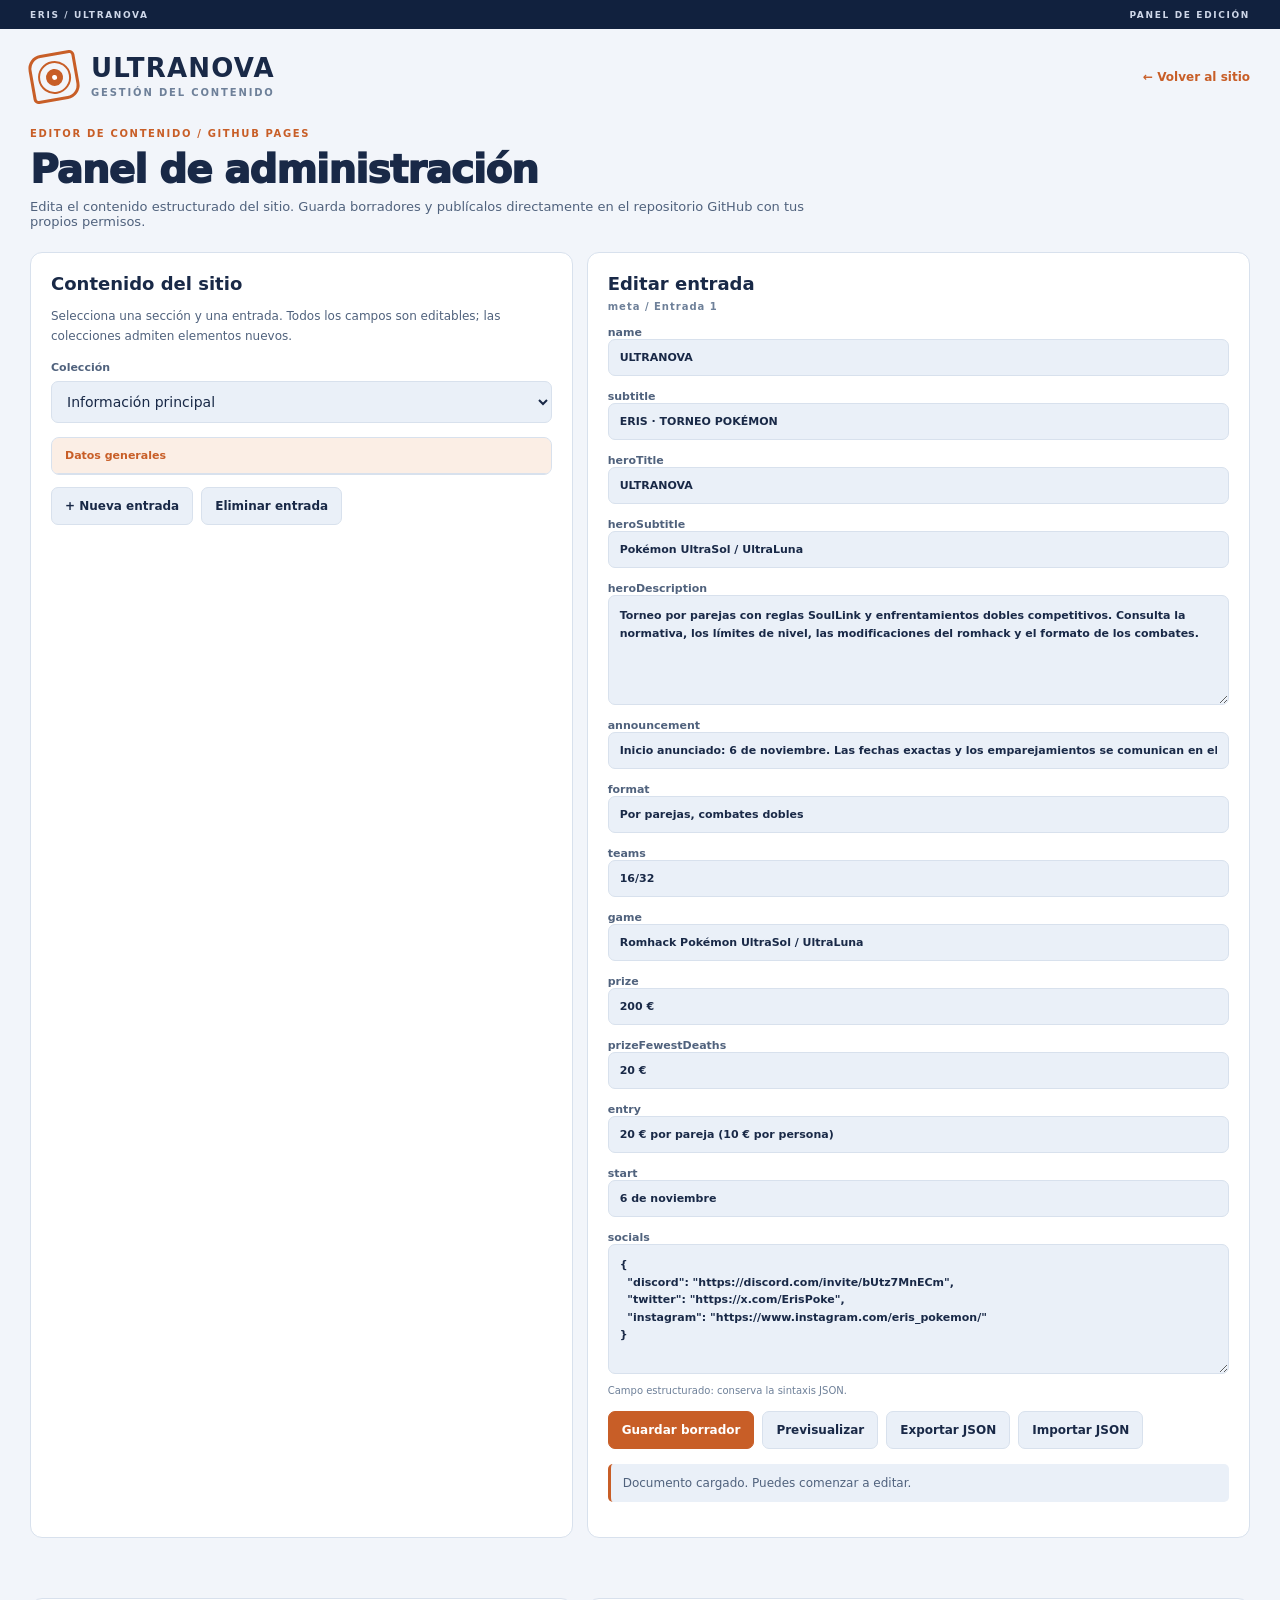
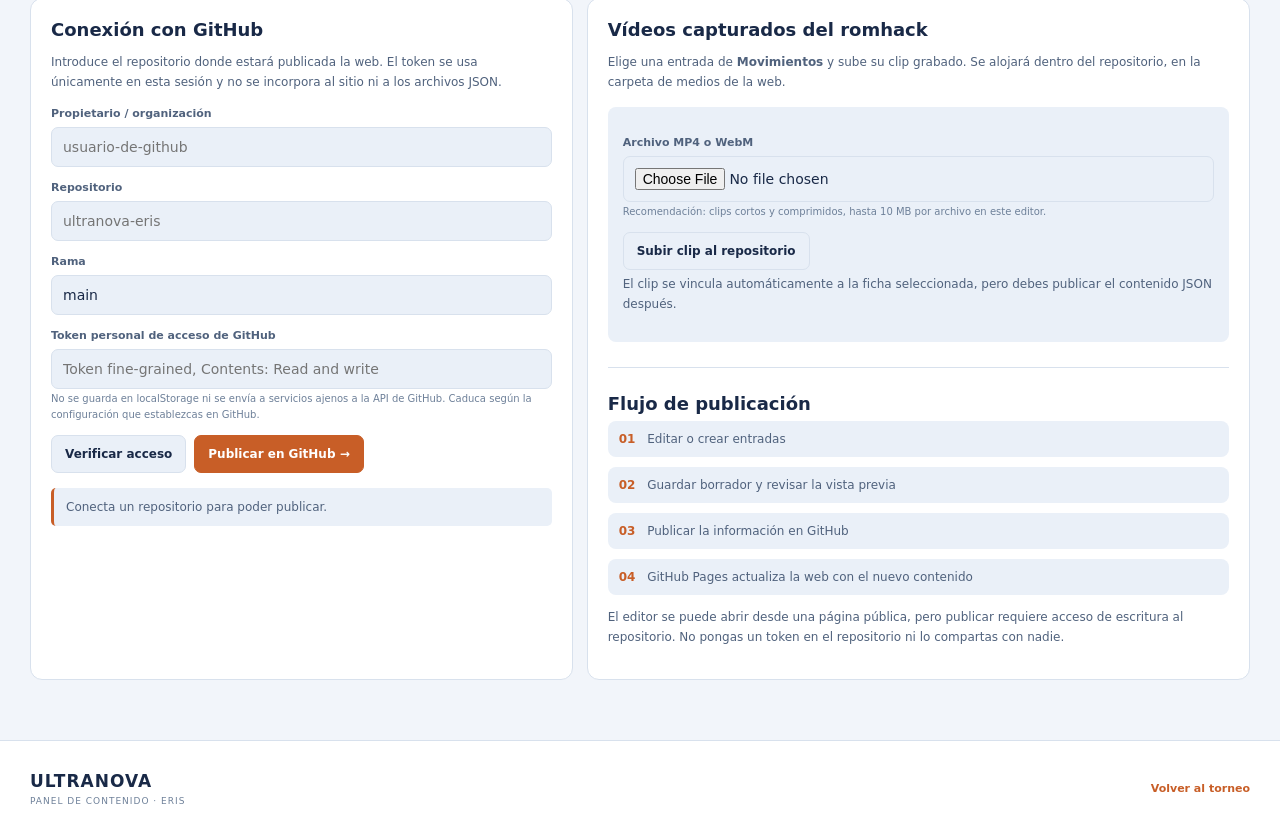
==== admin.html @ dce4976f "Add files via upload" ====
<!doctype html><html lang="es"><head><meta charset="utf-8"><meta name="viewport" content="width=device-width,initial-scale=1"><meta name="robots" content="noindex,nofollow"><title>Editor · Ultranova Eris</title><link rel="icon" type="image/svg+xml" href="assets/favicon.svg"><link rel="stylesheet" href="css/site.css"><script type="module" src="js/admin.js"></script></head>
<body data-theme="ultrasol"><div class="topline"><span>ERIS / ULTRANOVA</span><span>PANEL DE EDICIÓN</span></div><header class="shell admin-header"><div class="brand"><span class="brand-symbol"><i></i></span><span><strong>ULTRANOVA</strong><small>GESTIÓN DEL CONTENIDO</small></span></div><a href="index.html">← Volver al sitio</a></header>
<main class="shell">
 <div class="page-title"><small>EDITOR DE CONTENIDO / GITHUB PAGES</small><h1>Panel de administración</h1><p>Edita el contenido estructurado del sitio. Guarda borradores y publícalos directamente en el repositorio GitHub con tus propios permisos.</p></div>
 <div class="admin-grid">
  <section class="admin-card"><h2>Contenido del sitio</h2><p>Selecciona una sección y una entrada. Todos los campos son editables; las colecciones admiten elementos nuevos.</p>
   <div class="field"><label for="admin-collection">Colección</label><select id="admin-collection"></select></div>
   <div class="admin-list" id="admin-items" aria-label="Entradas de la colección"></div>
   <div class="admin-actions" style="margin-top:12px"><button type="button" id="admin-add" class="secondary">+ Nueva entrada</button><button type="button" id="admin-delete" class="secondary admin-danger">Eliminar entrada</button></div>
  </section>
  <section class="admin-card"><div class="u3-ed-head"><h2>Editar entrada</h2><div class="admin-subtitle" id="admin-current">SIN SELECCIÓN</div></div><div id="admin-fields"></div><div class="admin-actions"><button type="button" id="admin-save">Guardar borrador</button><button type="button" id="admin-preview" class="secondary">Previsualizar</button><button type="button" id="admin-export" class="secondary">Exportar JSON</button><button type="button" id="admin-import" class="secondary">Importar JSON</button><input id="admin-import-file" type="file" accept=".json,application/json" hidden></div><div class="admin-status" id="admin-draft-status" role="status">Cargando contenido...</div></section>
 </div>
 <div class="admin-grid" style="margin-top:0">
  <section class="admin-card"><h2>Conexión con GitHub</h2><p>Introduce el repositorio donde estará publicada la web. El token se usa únicamente en esta sesión y no se incorpora al sitio ni a los archivos JSON.</p>
   <div class="field"><label for="repo-owner">Propietario / organización</label><input id="repo-owner" type="text" autocomplete="off" placeholder="usuario-de-github"></div>
   <div class="field"><label for="repo-name">Repositorio</label><input id="repo-name" type="text" autocomplete="off" placeholder="ultranova-eris"></div>
   <div class="field"><label for="repo-branch">Rama</label><input id="repo-branch" type="text" autocomplete="off" value="main"></div>
   <div class="field"><label for="github-token">Token personal de acceso de GitHub</label><input id="github-token" type="password" autocomplete="off" placeholder="Token fine-grained, Contents: Read and write"><small>No se guarda en localStorage ni se envía a servicios ajenos a la API de GitHub. Caduca según la configuración que establezcas en GitHub.</small></div>
   <div class="admin-actions"><button id="github-verify" class="secondary" type="button">Verificar acceso</button><button id="github-publish" type="button">Publicar en GitHub →</button></div>
   <div class="admin-status" id="github-status" role="status">Conecta un repositorio para poder publicar.</div>
  </section>
  <section class="admin-card"><h2>Vídeos capturados del romhack</h2><p>Elige una entrada de <strong>Movimientos</strong> y sube su clip grabado. Se alojará dentro del repositorio, en la carpeta de medios de la web.</p>
   <div class="admin-video"><div class="field"><label for="video-file">Archivo MP4 o WebM</label><input type="file" id="video-file" accept="video/mp4,video/webm,.mp4,.webm"><small>Recomendación: clips cortos y comprimidos, hasta 10 MB por archivo en este editor.</small></div><div class="admin-actions"><button id="video-upload" type="button" class="secondary">Subir clip al repositorio</button></div><p id="video-status" role="status">El clip se vincula automáticamente a la ficha seleccionada, pero debes publicar el contenido JSON después.</p></div>
   <hr class="admin-divider"><h2>Flujo de publicación</h2><div class="admin-steps"><div><b>01</b> Editar o crear entradas</div><div><b>02</b> Guardar borrador y revisar la vista previa</div><div><b>03</b> Publicar la información en GitHub</div><div><b>04</b> GitHub Pages actualiza la web con el nuevo contenido</div></div><p class="admin-tip">El editor se puede abrir desde una página pública, pero publicar requiere acceso de escritura al repositorio. No pongas un token en el repositorio ni lo compartas con nadie.</p>
  </section>
 </div>
</main><footer class="footer"><div class="shell footer-inner"><div><strong>ULTRANOVA</strong><small>PANEL DE CONTENIDO · ERIS</small></div><a href="index.html" class="footer-admin">Volver al torneo</a></div></footer>
</body></html>
---- css/site.css ----
:root{color-scheme:light;font-family:Inter,'Segoe UI',system-ui,-apple-system,sans-serif;font-size:14px;scroll-behavior:smooth}
*{box-sizing:border-box}body{--bg:#f2f5fa;--paper:#fff;--panel:#fff;--panel-2:#eaf0f8;--ink:#192947;--ink-soft:#50627d;--faint:#6e8099;--line:#d8e1ed;--primary:#c85e27;--primary-quiet:#fbeee5;--hero-start:#263c65;--hero-end:#a94f31;--hero-glow:#f6b67b;--button-ink:#172742;--sea:#a9dce5;--island:#4d9975;--alt:#287d8d;--shadow:0 6px 25px #203a590b;--video:#11233f;background:var(--bg);color:var(--ink);margin:0;min-height:100vh;transition:background .2s,color .2s}
body[data-theme=ultraluna]{color-scheme:dark;--bg:#091424;--paper:#142239;--panel:#142239;--panel-2:#1c304b;--ink:#f4f7fd;--ink-soft:#c0cde0;--faint:#9eb0cc;--line:#304561;--primary:#ae93fa;--primary-quiet:#302c51;--hero-start:#121b38;--hero-end:#432b75;--hero-glow:#ab9ced;--button-ink:#151629;--sea:#1c4667;--island:#587fa0;--alt:#7dcddb;--shadow:0 8px 24px #0002;--video:#080e20}
a{color:inherit}button,input,select,textarea{font:inherit}button{cursor:pointer}input,textarea,select{color:var(--ink)}img{max-width:100%}*:focus-visible{outline:3px solid var(--primary);outline-offset:3px}.shell{width:min(1220px,calc(100% - 44px));margin-inline:auto}.skip-link{position:absolute;top:-90px;left:12px;background:var(--paper);padding:12px;z-index:30}.skip-link:focus{top:12px}.topline{height:29px;background:#11213e;color:#ced7e9;display:flex;justify-content:space-between;align-items:center;padding:0 max(22px,calc((100% - 1220px)/2));font-size:9px;letter-spacing:1.65px;font-weight:800}.masthead{display:flex;align-items:center;justify-content:space-between;gap:20px;min-height:91px}.brand{display:flex;align-items:center;gap:13px;text-decoration:none}.brand strong{display:block;font-size:26px;line-height:1.05;letter-spacing:1.2px;font-weight:900}.brand small{display:block;color:var(--faint);font-size:10px;letter-spacing:1.85px;margin-top:4px;font-weight:800}.brand-symbol{display:grid;place-items:center;height:48px;width:48px;border:3px solid var(--primary);border-radius:14px 5px 14px 5px;transform:rotate(-10deg)}.brand-symbol:before,.brand-symbol:after{content:"";position:absolute;border:2px solid var(--primary);border-radius:50%;height:29px;width:29px}.brand-symbol:after{height:13px;width:13px;background:var(--primary)}.brand-symbol i{width:5px;height:5px;border-radius:50%;z-index:1;background:var(--paper)}.theme-switch{display:flex;gap:3px;border:1px solid var(--line);background:var(--panel-2);padding:4px;border-radius:10px}.theme-switch button{border:1px solid transparent;border-radius:7px;background:none;color:var(--ink-soft);font-weight:800;font-size:12px;padding:10px 12px;display:flex;align-items:center;gap:9px}.theme-switch button[aria-pressed=true]{background:var(--panel);border-color:var(--line);box-shadow:var(--shadow);color:var(--ink)}.sun-symbol,.moon-symbol{display:inline-block;width:15px;height:15px;border-radius:50%}.sun-symbol{background:#f2a040;box-shadow:0 0 0 3px #f2a04044}.moon-symbol{background:#9caef1;position:relative;overflow:hidden}.moon-symbol:after{content:"";position:absolute;border-radius:50%;top:-3px;left:6px;width:15px;height:15px;background:var(--panel-2)}.main-nav{background:var(--paper);border-block:1px solid var(--line);position:sticky;top:0;z-index:10}.nav-scroll{display:flex;align-items:stretch;gap:3px;overflow-x:auto;scrollbar-width:thin}.nav-scroll a{white-space:nowrap;padding:14px 12px;border-bottom:3px solid transparent;text-decoration:none;color:var(--ink-soft);font-size:11px;font-weight:800}.nav-scroll a:hover,.nav-scroll a.active{border-bottom-color:var(--primary);color:var(--primary);background:var(--primary-quiet)}main{min-height:75vh}.loading{padding:80px 0;color:var(--ink-soft);font-weight:700}.page{display:none;padding:29px 0 60px}.page.active{display:block}.hero{border-radius:15px;overflow:hidden;min-height:348px;display:grid;grid-template-columns:61% 39%;position:relative;background:linear-gradient(110deg,var(--hero-start),var(--hero-end));color:white}.hero-copy{padding:38px 20px 54px 38px;z-index:2}.kicker{font-size:10px;letter-spacing:2px;font-weight:850;color:var(--primary)}.kicker.light{color:#ffe1b9;display:flex;gap:12px;align-items:center}body[data-theme=ultraluna] .kicker.light{color:#dcd0ff}.short-line{height:2px;width:22px;background:currentColor}.hero h1{font-weight:950;color:#fff;letter-spacing:-2.8px;font-size:clamp(45px,6vw,75px);line-height:1.13;margin:15px 0 0}.hero-subtitle{font-size:16px;font-weight:700;color:#ffe0bc;margin:2px 0 19px}body[data-theme=ultraluna] .hero-subtitle{color:#ded7ff}.hero-copy>p{max-width:540px;color:#e8edfb;font-size:13px;line-height:1.85;margin:0 0 23px}.actions{display:flex;gap:10px;flex-wrap:wrap}.button{display:inline-flex;align-items:center;gap:18px;justify-content:center;font-size:12px;font-weight:850;text-decoration:none;padding:12px 16px;border-radius:7px}.button-gold{background:var(--hero-glow);color:var(--button-ink);border:1px solid #ffffff55}.button-outline{color:white;border:1px solid #ffffff8c;background:#ffffff0a}.hero-art{display:grid;place-items:center;position:relative;isolation:isolate;min-height:276px}.hero-rings{width:265px;height:265px;background:radial-gradient(circle,var(--hero-glow) 0%,transparent 67%);opacity:.52;border-radius:50%;box-shadow:0 0 0 32px #ffffff10,0 0 0 75px #ffffff06;position:absolute}.hero-art img{height:275px;width:275px;object-fit:contain;position:relative;filter:drop-shadow(0 13px 12px #0005)}.edition-label{position:absolute;bottom:55px;right:25px;color:white;border:1px solid #ffffff50;background:#10223dcc;padding:8px 12px;border-radius:4px;font-size:9px;font-weight:850;letter-spacing:1.3px}.hero-foot{position:absolute;bottom:0;left:0;right:0;padding:11px 24px;display:flex;justify-content:space-between;gap:10px;background:#08182a50;color:#e7ebf5;font-size:9px;letter-spacing:1.1px;font-weight:750}.metrics{display:grid;grid-template-columns:repeat(5,minmax(0,1fr));gap:11px;margin:18px 0 32px}.metric{background:var(--panel);border:1px solid var(--line);border-top:3px solid var(--primary);border-radius:9px;padding:17px 15px;box-shadow:var(--shadow)}.metric small,.metric span{display:block;color:var(--faint);font-size:10px}.metric small{font-size:9px;font-weight:850;letter-spacing:.5px}.metric strong{display:block;color:var(--ink);font-size:24px;font-weight:950;line-height:1.45}.section-title{display:flex;align-items:end;justify-content:space-between;gap:12px;margin:25px 0 16px}.section-title small,.page-title small,.eyebrow,.social-callout small,.source-panel small{color:var(--primary);font-size:10px;letter-spacing:1.65px;font-weight:900}.section-title h2{font-size:26px;margin:5px 0 0;line-height:1.25}.section-title>span{color:var(--faint);font-size:11px}.feature-grid{display:grid;grid-template-columns:repeat(4,minmax(0,1fr));gap:12px}.feature-card{min-height:229px;display:flex;flex-direction:column;align-items:start;background:var(--panel);border:1px solid var(--line);border-radius:11px;padding:18px;text-decoration:none;box-shadow:var(--shadow);transition:transform .15s,border-color .15s}.feature-card:hover{transform:translateY(-3px);border-color:var(--primary)}.feature-card .card-no{width:100%;display:flex;justify-content:space-between;color:var(--faint);font-size:10px;font-weight:900}.feature-card .card-no b{font-size:17px}.feature-card .feature-icon{width:41px;height:41px;border-radius:8px;display:grid;place-items:center;background:var(--primary-quiet);color:var(--primary);margin:14px 0 11px}.feature-icon svg{width:24px;height:24px;fill:none;stroke:currentColor;stroke-width:1.7;stroke-linecap:round;stroke-linejoin:round}.feature-card h3{font-size:16px;margin:0 0 7px}.feature-card p{font-size:12px;color:var(--ink-soft);line-height:1.65;margin:0 0 14px}.feature-card>strong{color:var(--primary);font-size:11px;margin-top:auto}.social-callout,.source-panel{background:var(--panel);border:1px solid var(--line);border-radius:12px;padding:22px;margin-top:23px;display:flex;justify-content:space-between;align-items:center;gap:20px}.social-callout h3,.source-panel h3{font-size:18px;margin:6px 0}.social-callout p,.source-panel p{font-size:12px;color:var(--ink-soft);margin:0;max-width:530px}.social-buttons,.source-links{display:flex;flex-wrap:wrap;justify-content:flex-end;gap:8px}.social-buttons a,.source-links a{border:1px solid var(--line);background:var(--panel-2);padding:11px 12px;border-radius:6px;text-decoration:none;font-size:11px;font-weight:850;white-space:nowrap}.social-buttons a:hover,.source-links a:hover{color:var(--primary)}.page-title{margin-bottom:23px}.page-title h1{font-size:clamp(29px,4vw,39px);font-weight:950;letter-spacing:-1px;margin:7px 0}.page-title p{color:var(--ink-soft);font-size:13px;margin:5px 0;max-width:790px}.searchbar{display:flex;align-items:center;gap:10px;border:1px solid var(--line);border-radius:9px;background:var(--panel);padding:0 15px}.searchbar svg{width:18px;height:18px;fill:none;stroke:var(--faint);stroke-width:1.8;stroke-linecap:round}.searchbar input{background:transparent;outline:0;border:0;min-width:0;width:100%;padding:15px 0;color:var(--ink);font-size:12px}.searchbar input::placeholder{color:var(--faint)}.filters{display:flex;gap:8px;overflow-x:auto;scrollbar-width:thin;margin:17px 0}.filters button{white-space:nowrap;font-size:11px;font-weight:850;border:1px solid var(--line);background:var(--panel);padding:10px 13px;border-radius:7px;color:var(--ink-soft)}.filters button.active{background:var(--primary-quiet);color:var(--primary);border-color:var(--primary)}.result-meta{font-size:11px;color:var(--faint);margin:13px 0}.item-grid{display:grid;grid-template-columns:repeat(2,minmax(0,1fr));gap:10px}.info-card{background:var(--panel);border:1px solid var(--line);border-radius:10px;padding:17px;box-shadow:var(--shadow);min-width:0}.info-card h3{font-size:16px;margin:6px 0 7px}.info-card p{font-size:12px;color:var(--ink-soft);margin:0 0 12px;line-height:1.7;white-space:pre-line;overflow-wrap:anywhere}.card-source{display:block;color:var(--faint);font-size:10px;line-height:1.45}.card-type{display:inline-block;color:var(--alt);background:var(--panel-2);padding:5px 9px;border-radius:5px;font-size:10px;font-weight:850}.content-note{margin:18px 0;background:var(--panel-2);color:var(--ink-soft);padding:16px;border-left:3px solid var(--primary);border-radius:3px 8px 8px 3px;font-size:12px}.map-layout{display:grid;grid-template-columns:1.08fr .92fr;gap:13px}.map-scene{min-height:404px;background:radial-gradient(circle at 50% 30%,#ffffff26,transparent 45%),var(--sea);border:1px solid var(--line);border-radius:13px;position:relative;overflow:hidden}.map-label{position:absolute;top:18px;left:20px;color:var(--ink);font-size:11px;font-weight:900;letter-spacing:2px}.map-arc{border-radius:50%;border:1px solid #ffffff70;position:absolute;pointer-events:none}.arc-one{width:430px;height:240px;transform:rotate(-12deg);top:61px;left:20px}.arc-two{width:260px;height:370px;transform:rotate(36deg);left:70px;top:9px}.island{position:absolute;width:141px;height:103px;background:transparent;color:white;text-shadow:0 1px 3px #194d54;border:0;display:flex;align-items:center;justify-content:center;flex-direction:column;isolation:isolate;transition:transform .2s}.island:hover,.island.selected{transform:scale(1.09)}.island-shape{inset:5px 5px;position:absolute;z-index:-1;background:var(--island);border:6px solid #f1e4bc;border-radius:40% 55% 43% 50%;transform:rotate(-14deg);box-shadow:0 7px 0 #18334f30}.island.selected .island-shape{border-color:var(--hero-glow);box-shadow:0 0 0 4px #e0ac7030,0 7px 0 #18334f30}.island strong{font-size:12px;letter-spacing:.6px}.island small{font-weight:900;font-size:10px}.i-melemele{top:18%;left:9%}.i-akala{top:20%;right:9%}.i-ula{bottom:13%;left:18%}.i-poni{bottom:13%;right:10%}.map-bottom{position:absolute;bottom:0;left:0;right:0;text-align:center;background:#102f4eb3;color:white;padding:9px;font-size:10px;letter-spacing:1px;font-weight:800}.map-detail{background:var(--panel);border:1px solid var(--line);border-radius:13px;padding:21px;max-height:404px;overflow-y:auto}.map-detail h2{font-size:25px;margin:5px 0}.map-detail>p{color:var(--ink-soft);font-size:12px}.stage{display:flex;align-items:center;gap:10px;padding:11px 0;border-top:1px solid var(--line)}.stage .num{color:var(--faint);width:25px;flex-shrink:0;font-size:10px}.stage .name{font-size:12px;font-weight:750;flex:1}.stage .level{color:var(--primary);background:var(--primary-quiet);padding:5px 7px;border-radius:5px;font-size:11px;white-space:nowrap;font-weight:900}.stage input{width:15px;height:15px;accent-color:var(--primary);cursor:pointer}.progress-strip{background:var(--panel);border:1px solid var(--line);border-radius:10px;padding:15px 20px;display:flex;align-items:center;gap:20px;margin:15px 0}.progress-strip>div:first-child{min-width:175px}.progress-strip small,.progress-strip strong{display:block}.progress-strip small{font-size:9px;color:var(--primary);font-weight:850}.progress-strip strong{font-size:13px}.progress-track{flex:1;background:var(--panel-2);border-radius:99px;height:9px;overflow:hidden}.progress-track span{display:block;height:100%;width:0;background:var(--primary);transition:width .2s}.text-button{background:transparent;border:0;color:var(--primary);font-size:11px;font-weight:800}.two-columns{display:grid;grid-template-columns:repeat(2,1fr);gap:10px}.two-columns .info-card{padding:20px}.soullink-scene{display:flex;align-items:center;justify-content:center;gap:18px;background:var(--panel-2);border:1px solid var(--line);padding:25px;border-radius:12px}.trainer-panel{width:205px;max-width:35%;text-align:center;background:var(--panel);border:1px solid var(--line);border-radius:11px;padding:14px;box-shadow:var(--shadow)}.trainer-panel>small{display:block;font-size:10px;font-weight:900;letter-spacing:1px;color:var(--primary)}.trainer-panel img{height:160px;object-fit:contain;width:100%}.trainer-panel h3{font-size:18px;margin:4px 0}.trainer-panel>span{font-size:9px;color:var(--ink-soft);font-weight:850}.link-center{flex:1;max-width:170px;text-align:center}.link-graphic{height:3px;background:var(--alt);position:relative;margin-bottom:20px}.link-graphic span{width:19px;height:19px;border-radius:50%;position:absolute;top:-8px;left:calc(50% - 9px);background:var(--alt);border:4px solid var(--panel-2);box-shadow:0 0 0 2px var(--alt)}.link-center strong,.link-center small{display:block;font-size:10px;font-weight:850;color:var(--alt)}.link-center small{color:var(--faint)}.soul-explanation{margin-top:12px;border:1px solid var(--line);background:var(--panel);border-radius:10px;padding:20px}.soul-explanation small{color:var(--primary);font-size:10px;font-weight:850}.soul-explanation h2{font-size:21px;margin:6px 0}.soul-explanation p{color:var(--ink-soft);font-size:12px;margin:0}.move-card{display:flex;flex-direction:column;min-height:178px}.move-header{display:flex;align-items:center;justify-content:space-between;gap:10px}.move-header small{font-size:10px;font-weight:800;color:var(--faint)}.move-meta{border-top:1px solid var(--line);padding-top:12px;margin-top:auto;display:flex;justify-content:space-between;align-items:center;gap:8px}.move-meta span{font-size:10px;color:var(--faint);font-weight:800}.move-meta button{background:var(--primary-quiet);border:1px solid var(--line);color:var(--primary);border-radius:6px;font-size:10px;font-weight:850;padding:9px 11px}.evo-grid{display:grid;grid-template-columns:repeat(2,1fr);gap:10px;margin:14px 0}.evo-card{background:var(--panel);border:1px solid var(--line);border-radius:9px;padding:12px;display:flex;align-items:center;gap:10px;min-height:108px}.evo-mon{text-align:center;width:95px;flex:0 0 95px}.evo-mon img{height:67px;width:78px;object-fit:contain;display:block;margin:auto}.evo-mon small{display:block;font-size:10px;font-weight:800;line-height:1.3}.evo-arrow{color:var(--primary);font-size:17px;font-weight:950}.evo-method{border-left:1px solid var(--line);padding-left:8px;margin-left:auto;min-width:0}.evo-method small{display:block;color:var(--faint);font-size:9px}.evo-method strong{display:block;font-size:11px;line-height:1.45}.pokemon-panel{background:var(--panel);border:1px solid var(--line);display:grid;grid-template-columns:.85fr 1.15fr;border-radius:12px;overflow:hidden}.pokemon-art{min-height:330px;background:radial-gradient(circle,var(--primary-quiet),var(--panel-2));display:flex;align-items:center;justify-content:center;flex-direction:column;padding:20px}.pokemon-art img{height:255px;object-fit:contain;max-width:90%}.pokemon-art small{font-size:10px;color:var(--ink-soft)}.pokemon-stats{padding:25px}.pokemon-stats>small{font-size:10px;font-weight:850;color:var(--primary)}.pokemon-stats h2{font-size:25px}.pokemon-stats h2 span{font-size:12px;color:var(--primary);margin-left:10px}.stat-bar{display:flex;align-items:center;gap:10px;margin:11px 0}.stat-bar .stat-name{width:108px;color:var(--ink-soft);font-size:11px;flex-shrink:0}.stat-bar .track{height:9px;border-radius:99px;overflow:hidden;background:var(--panel-2);flex:1}.stat-bar .track span{height:100%;background:var(--alt);display:block}.stat-bar b{font-size:11px;width:28px;text-align:right}.battle-metrics{display:grid;grid-template-columns:repeat(4,1fr);gap:10px}.battle-metrics>div{background:var(--panel);border:1px solid var(--line);border-radius:10px;padding:18px;text-align:center}.battle-metrics strong{display:block;font-size:26px;font-weight:950;color:var(--primary)}.battle-metrics small{font-size:10px;font-weight:850;color:var(--faint)}.battle-panel{display:flex;gap:20px;align-items:center;justify-content:space-between;background:linear-gradient(110deg,var(--hero-start),var(--hero-end));border-radius:12px;color:white;padding:25px}.battle-panel>div:first-child{flex:1;max-width:570px}.battle-panel h2{font-size:23px;color:white;margin:8px 0}.battle-panel p{font-size:12px;color:#e8edfb}.battle-panel small{color:#f9d7b0;font-size:10px;font-weight:900}.battle-selection{display:flex;gap:10px;align-items:center}.battle-selection>div{border:1px solid #ffffff60;border-radius:8px;padding:15px;text-align:center;background:#ffffff15}.battle-selection strong{display:block;font-size:36px}.battle-selection>span{font-size:24px}.guide-list{display:grid;gap:12px}.guide{border:1px solid var(--line);border-radius:11px;background:var(--panel);overflow:hidden}.guide>summary{list-style:none;cursor:pointer;padding:18px 21px;display:flex;align-items:center;justify-content:space-between;gap:12px}.guide>summary::-webkit-details-marker{display:none}.guide>summary strong{font-size:16px}.guide>summary span{font-size:20px;color:var(--primary)}.guide[open]>summary span{transform:rotate(45deg)}.guide-content{padding:0 22px 22px}.guide-content>p{font-size:12px;color:var(--ink-soft)}.guide-flex{display:grid;grid-template-columns:1fr 0.85fr;gap:20px}.guide-flex.no-image{display:block}.guide-steps{margin:10px 0 0;padding:0;list-style:none;counter-reset:guide}.guide-steps li{counter-increment:guide;display:flex;gap:12px;align-items:flex-start;padding:11px 0;border-top:1px solid var(--line);font-size:12px;color:var(--ink-soft)}.guide-steps li:before{content:counter(guide,decimal-leading-zero);background:var(--primary-quiet);color:var(--primary);padding:5px 6px;border-radius:5px;font-size:10px;font-weight:900}.guide-image{width:100%;object-fit:contain;align-self:start;border:1px solid var(--line);border-radius:8px}.guide-links{display:flex;gap:8px;flex-wrap:wrap;margin:18px 0}.guide-links a{font-size:11px;border:1px solid var(--line);padding:9px 12px;border-radius:6px;text-decoration:none;color:var(--primary);font-weight:850;overflow-wrap:anywhere}.inline-action{display:inline-block;color:var(--primary);font-weight:850;font-size:12px;margin-top:20px}.footer{background:var(--paper);border-top:1px solid var(--line)}.footer-inner{display:flex;justify-content:space-between;align-items:center;gap:15px;min-height:95px;padding-block:15px}.footer-inner strong{display:block;font-size:17px;letter-spacing:1px}.footer-inner small{font-size:9px;color:var(--faint);letter-spacing:1px}.footer-links{display:flex;gap:16px;flex-wrap:wrap}.footer-links a,.footer-admin{color:var(--ink-soft);font-size:11px;font-weight:850;text-decoration:none}.footer-admin{color:var(--primary)}.video-dialog{width:min(600px,calc(100% - 24px));padding:0;background:var(--panel);border:1px solid var(--line);color:var(--ink);border-radius:12px;box-shadow:0 30px 95px #0006}.video-dialog::backdrop{background:#06101bd9}.dialog-heading{display:flex;align-items:center;justify-content:space-between;padding:20px;gap:10px}.dialog-heading small{color:var(--primary);font-size:10px;font-weight:800}.dialog-heading h2{font-size:22px;margin:5px 0}.dialog-heading button{border:1px solid var(--line);background:var(--panel-2);height:36px;width:36px;border-radius:7px;color:var(--ink);font-size:22px}.video-dialog video{display:block;background:var(--video);width:100%;max-height:365px}.video-pending{min-height:245px;background:var(--video);color:#dbe7fa;display:flex;align-items:center;justify-content:center;flex-direction:column;gap:11px;text-align:center;padding:25px}.video-pending svg{fill:none;stroke:currentColor;stroke-width:1.5;width:56px;height:56px}.video-pending strong{font-size:12px;letter-spacing:1px}.video-pending span{font-size:11px;color:#b0c2df}.video-dialog>p{padding:18px 20px 22px;font-size:12px;color:var(--ink-soft)}
/* Editor */
.admin-header{min-height:95px;display:flex;justify-content:space-between;align-items:center;gap:20px}.admin-header a{text-decoration:none;color:var(--primary);font-size:12px;font-weight:850}.admin-grid{display:grid;grid-template-columns:.9fr 1.1fr;gap:14px;margin:20px 0 60px}.admin-card{border:1px solid var(--line);background:var(--panel);border-radius:12px;padding:20px;min-width:0}.admin-card h2{font-size:18px;margin:0 0 7px}.admin-card p{font-size:12px;color:var(--ink-soft);line-height:1.7}.field{margin:14px 0}.field label{display:block;font-size:11px;font-weight:850;margin-bottom:7px;color:var(--ink-soft)}.field input,.field select,.field textarea{display:block;width:100%;background:var(--panel-2);border:1px solid var(--line);border-radius:7px;padding:11px;color:var(--ink);min-width:0}.field textarea{min-height:160px;resize:vertical;line-height:1.6}.field small{color:var(--faint);font-size:10px}.admin-actions{display:flex;flex-wrap:wrap;gap:8px}.admin-actions button,.admin-actions a{padding:11px 13px;border-radius:7px;background:var(--primary);color:var(--paper);font-size:12px;font-weight:850;text-decoration:none;border:1px solid var(--primary)}body[data-theme=ultraluna] .admin-actions button,body[data-theme=ultraluna] .admin-actions a{color:#151629}.admin-actions button.secondary{background:var(--panel-2);color:var(--ink);border-color:var(--line)}.admin-status{font-size:12px;border-left:3px solid var(--primary);background:var(--panel-2);border-radius:5px;padding:12px;margin:15px 0;color:var(--ink-soft);white-space:pre-wrap;overflow-wrap:anywhere}.admin-list{border:1px solid var(--line);background:var(--panel-2);border-radius:8px;max-height:255px;overflow-y:auto}.admin-list button{display:block;width:100%;padding:11px 13px;background:transparent;border:0;border-bottom:1px solid var(--line);color:var(--ink-soft);text-align:left;font-size:11px}.admin-list button.active{background:var(--primary-quiet);color:var(--primary);font-weight:850}.admin-subtitle{font-size:10px;color:var(--faint);font-weight:850;letter-spacing:1px}.admin-steps{display:grid;gap:10px}.admin-steps>div{padding:11px;background:var(--panel-2);border-radius:8px;font-size:12px;color:var(--ink-soft)}.admin-steps b{color:var(--primary);margin-right:8px}.admin-tip{font-size:11px;color:var(--ink-soft);line-height:1.7}.admin-tip code{font-size:11px;overflow-wrap:anywhere}.admin-video{margin-top:14px;padding:15px;background:var(--panel-2);border-radius:8px}.admin-video input{width:100%;color:var(--ink)}.admin-video p{margin:4px 0 12px}.admin-divider{margin:25px 0;border:0;border-top:1px solid var(--line)}.admin-danger{color:#b94b40}.mono{font-family:ui-monospace,Consolas,monospace;font-size:11px;overflow-wrap:anywhere}.sr-only{position:absolute;clip:rect(0 0 0 0);width:1px;height:1px;overflow:hidden} .empty{padding:28px;color:var(--faint);font-size:12px;grid-column:1/-1}
@media(max-width:850px){.metrics{grid-template-columns:repeat(3,1fr)}.feature-grid{grid-template-columns:repeat(2,1fr)}.map-layout,.admin-grid{grid-template-columns:1fr}.map-detail{max-height:none}.hero{grid-template-columns:1fr .8fr}.hero-copy{padding-left:22px}.hero-art img{height:220px}.social-callout,.source-panel{align-items:flex-start;flex-direction:column}.social-buttons,.source-links{justify-content:flex-start}.guide-flex{grid-template-columns:1fr}}
@media(max-width:600px){.shell{width:min(100% - 26px,1220px)}.topline{padding:0 13px;font-size:8px}.masthead{min-height:78px;gap:6px}.brand strong{font-size:18px}.brand small{font-size:8px}.brand-symbol{height:34px;width:34px;flex-shrink:0;border-width:2px}.brand-symbol:before{height:22px;width:22px}.brand-symbol:after{height:10px;width:10px}.theme-switch button{font-size:10px;padding:8px 6px;gap:6px}.nav-scroll a{padding:12px 10px}.page{padding:15px 0 43px}.hero{display:flex;flex-direction:column}.hero-copy{padding:28px 20px 0}.hero h1{font-size:clamp(42px,11vw,59px)}.hero-subtitle{font-size:14px}.hero-art{min-height:183px}.hero-art img{height:197px}.hero-rings{height:185px;width:185px}.edition-label{bottom:20px;right:18px}.hero-foot{position:relative;padding:9px 12px;font-size:8px;letter-spacing:.3px}.metrics{grid-template-columns:repeat(2,1fr);gap:8px}.metric{padding:11px}.metric strong{font-size:21px}.feature-grid{gap:9px}.feature-card{padding:13px;min-height:214px}.feature-card h3{font-size:14px}.section-title h2{font-size:23px}.section-title>span{display:none}.page-title h1{font-size:29px}.item-grid,.evo-grid,.two-columns{grid-template-columns:1fr}.map-scene{min-height:355px}.island{width:116px;height:86px}.i-melemele{left:5%}.i-akala{right:5%}.i-ula{left:9%}.i-poni{right:4%}.progress-strip{gap:10px;flex-wrap:wrap}.progress-track{min-width:90px}.soullink-scene{gap:6px;padding:13px 5px}.trainer-panel{padding:9px 4px}.trainer-panel img{height:100px}.trainer-panel h3{font-size:15px}.trainer-panel>span{font-size:8px}.link-center{min-width:57px}.link-center strong{font-size:9px}.pokemon-panel{grid-template-columns:1fr}.pokemon-art{min-height:220px}.pokemon-art img{height:190px}.battle-metrics{grid-template-columns:repeat(2,1fr)}.battle-panel{display:block}.battle-selection{justify-content:center;margin-top:18px}.battle-selection>div{padding:10px}.footer-inner{flex-wrap:wrap}.footer-links{gap:12px}.evo-mon{width:78px;flex-basis:78px}.evo-mon img{width:64px;height:55px}.evo-card{gap:5px}.admin-header{min-height:80px}}
@media(prefers-reduced-motion:reduce){*,*:before,*:after{transition:none!important;animation:none!important;scroll-behavior:auto!important}}

.preview-banner{padding:11px 20px;text-align:center;background:#efdba2;color:#5e451a;font-size:11px;font-weight:800}.preview-banner[hidden]{display:none}.preview-banner a{margin-left:10px;text-decoration:underline}

.admin-card .field textarea.text-long{min-height:110px}.admin-card .field textarea[data-json=true]{min-height:130px}.admin-card .field input.text-short{min-height:0}
.hero-rings:before{content:"";position:absolute;top:calc(50% - 11px);left:0;width:100%;height:22px;background:#ffffff28}.hero-rings:after{content:"";position:absolute;top:calc(50% - 27px);left:calc(50% - 27px);width:54px;height:54px;border:11px solid #ffffff3b;background:var(--hero-glow);border-radius:50%;box-sizing:border-box}
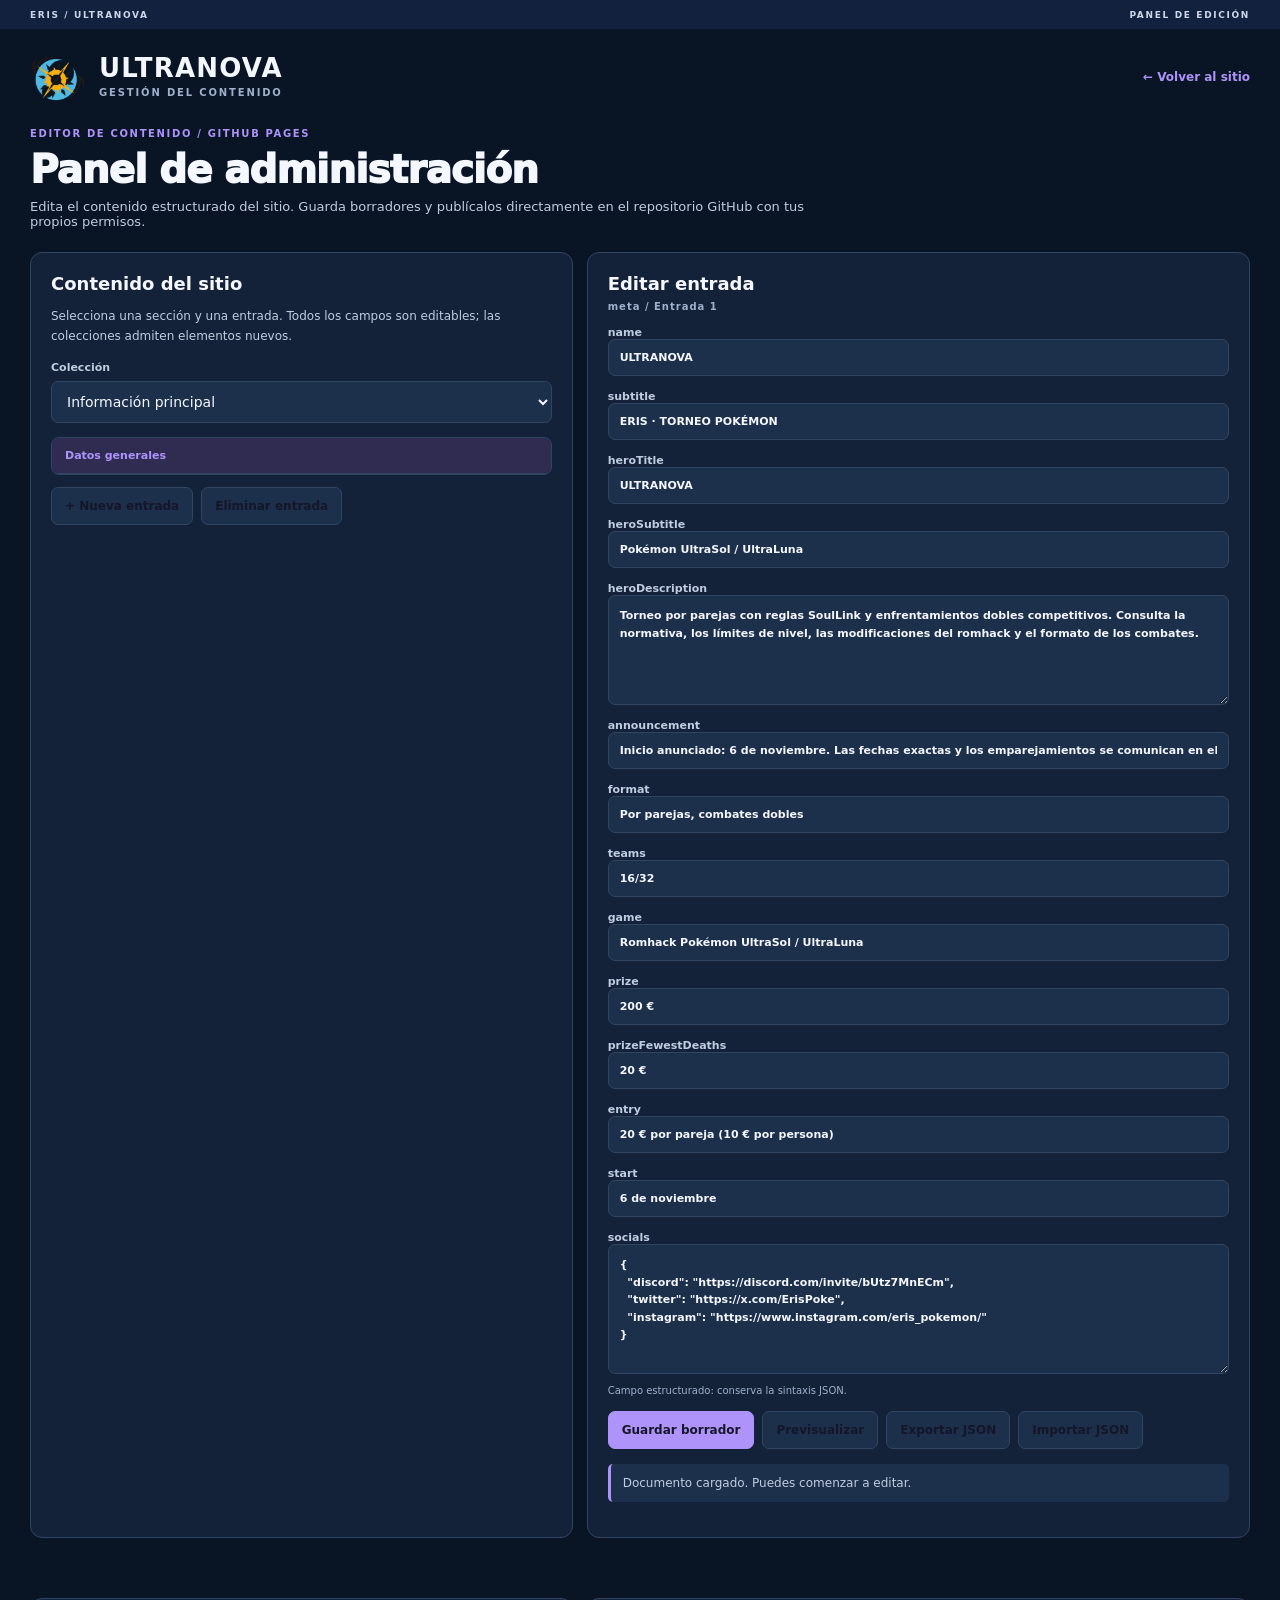
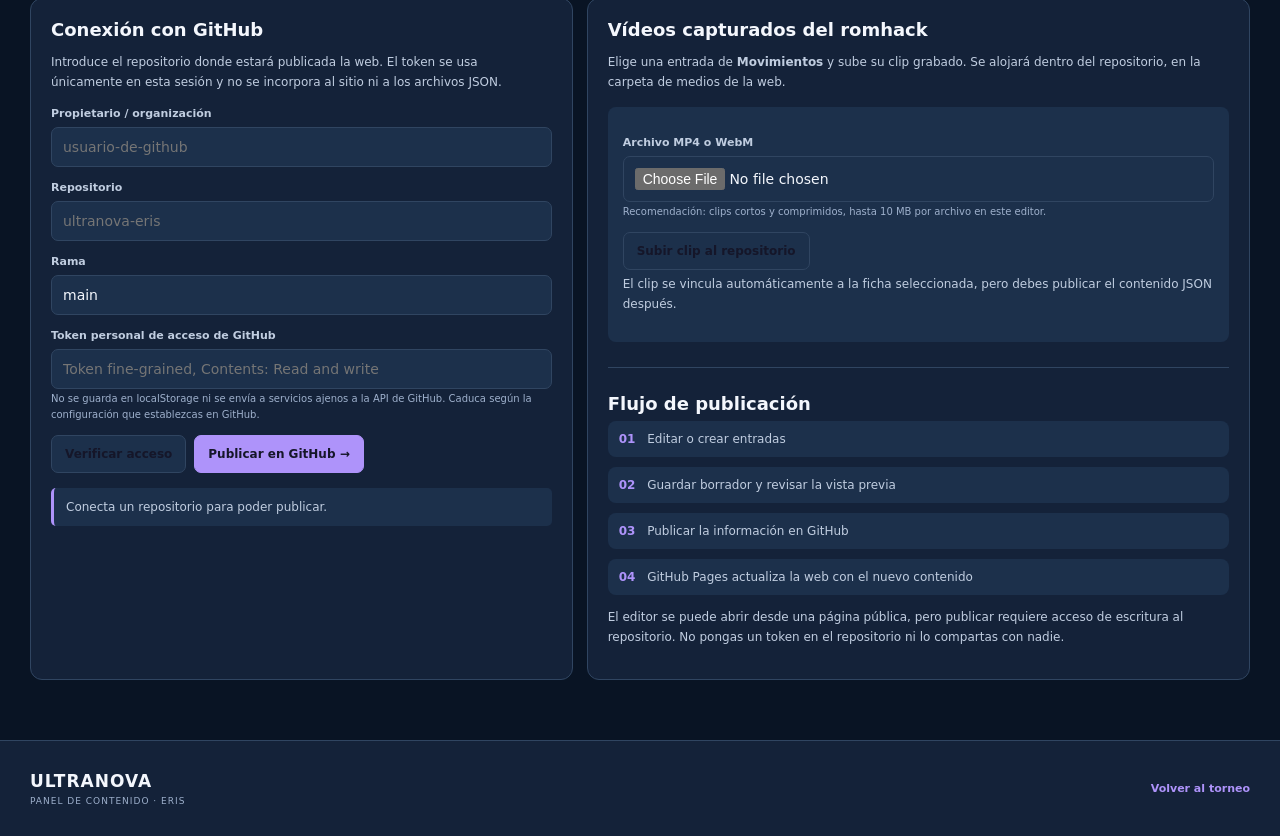
==== commit 61caf603: "[admin] unifica logo del panel y fuerza carga de CSS V1.1.4" ====
--- a/admin.html
+++ b/admin.html
@@ -1,5 +1,5 @@
-<!doctype html><html lang="es"><head><meta charset="utf-8"><meta name="viewport" content="width=device-width,initial-scale=1"><meta name="robots" content="noindex,nofollow"><title>Editor · Ultranova Eris</title><link rel="icon" type="image/svg+xml" href="assets/favicon.svg"><link rel="stylesheet" href="css/site.css"><script type="module" src="js/admin.js"></script></head>
-<body data-theme="ultrasol"><div class="topline"><span>ERIS / ULTRANOVA</span><span>PANEL DE EDICIÓN</span></div><header class="shell admin-header"><div class="brand"><span class="brand-symbol"><i></i></span><span><strong>ULTRANOVA</strong><small>GESTIÓN DEL CONTENIDO</small></span></div><a href="index.html">← Volver al sitio</a></header>
+<!doctype html><html lang="es"><head><meta charset="utf-8"><meta name="viewport" content="width=device-width,initial-scale=1"><meta name="robots" content="noindex,nofollow"><title>Editor · Ultranova Eris</title><link rel="icon" type="image/png" href="assets/logo-ultranova.png?v=1.1.4"><link rel="stylesheet" href="css/site.css?v=1.1.4"><script type="module" src="js/admin.js"></script></head>
+<body data-theme="ultraluna"><div class="topline"><span>ERIS / ULTRANOVA</span><span>PANEL DE EDICIÓN</span></div><header class="shell admin-header"><div class="brand"><img src="assets/logo-ultranova.png" alt="" class="brand-logo" width="56" height="56" decoding="async"><span><strong>ULTRANOVA</strong><small>GESTIÓN DEL CONTENIDO</small></span></div><a href="index.html">← Volver al sitio</a></header>
 <main class="shell">
  <div class="page-title"><small>EDITOR DE CONTENIDO / GITHUB PAGES</small><h1>Panel de administración</h1><p>Edita el contenido estructurado del sitio. Guarda borradores y publícalos directamente en el repositorio GitHub con tus propios permisos.</p></div>
  <div class="admin-grid">
--- a/css/site.css
+++ b/css/site.css
@@ -12,3 +12,45 @@
 
 .admin-card .field textarea.text-long{min-height:110px}.admin-card .field textarea[data-json=true]{min-height:130px}.admin-card .field input.text-short{min-height:0}
 .hero-rings:before{content:"";position:absolute;top:calc(50% - 11px);left:0;width:100%;height:22px;background:#ffffff28}.hero-rings:after{content:"";position:absolute;top:calc(50% - 27px);left:calc(50% - 27px);width:54px;height:54px;border:11px solid #ffffff3b;background:var(--hero-glow);border-radius:50%;box-sizing:border-box}
+.brand {
+  display: flex;
+  align-items: center;
+  gap: 14px;
+}
+
+.brand-logo {
+  width: 56px;
+  height: 56px;
+  object-fit: contain;
+  display: block;
+  flex-shrink: 0;
+}
+/* Ultranova V1.1: visibilidad de estados SoulLink y corte entre fases */
+.soul-artwork{height:160px;display:flex;align-items:center;justify-content:center}
+.trainer-panel .soul-artwork img{width:100%;height:100%;object-fit:contain}
+.trainer-panel .soul-artwork img.is-fainted{filter:grayscale(1);opacity:.76}
+.soul-artwork [hidden]{display:none!important}
+.soul-placeholder{width:100%;height:100%;min-height:100px;display:flex;align-items:center;justify-content:center;text-align:center;word-break:normal;padding:12px;border:2px dashed var(--line);background:var(--panel-2);border-radius:8px;color:var(--ink-soft);font-size:16px;line-height:1.4;letter-spacing:1.2px;font-weight:950}
+.soul-placeholder.is-miss{font-size:30px;letter-spacing:2px;color:#bd5250}
+.phase-divider{display:flex;align-items:center;gap:10px;color:var(--primary);font-size:10px;font-weight:950;letter-spacing:.8px;text-align:center;line-height:1.5;padding:16px 0 12px}
+.phase-divider::before,.phase-divider::after{content:"";border-top:2px dashed currentColor;min-width:8px;flex:1;opacity:.65}
+.phase-divider span{max-width:67%}
+@media(max-width:600px){.soul-artwork{height:100px}.soul-placeholder{min-height:88px;font-size:10px;letter-spacing:.2px;padding:4px}.soul-placeholder.is-miss{font-size:23px}.phase-divider{font-size:9px;gap:6px}}
+
+/* Ajuste del logotipo V1.1.4: cabecera estable en ambos temas y pantallas */
+.masthead .brand,.admin-header .brand{min-width:0;max-width:100%;gap:13px}
+.masthead .brand>span,.admin-header .brand>span{min-width:0}
+.masthead .brand-logo,.admin-header .brand-logo{
+ display:block;
+ width:56px;height:56px;
+ max-width:56px;max-height:56px;
+ flex:0 0 56px;
+ object-fit:contain;
+ aspect-ratio:1/1;
+}
+@media(max-width:600px){
+ .masthead .brand,.admin-header .brand{gap:8px}
+ .masthead .brand-logo,.admin-header .brand-logo{
+  width:42px;height:42px;max-width:42px;max-height:42px;flex-basis:42px;
+ }
+}
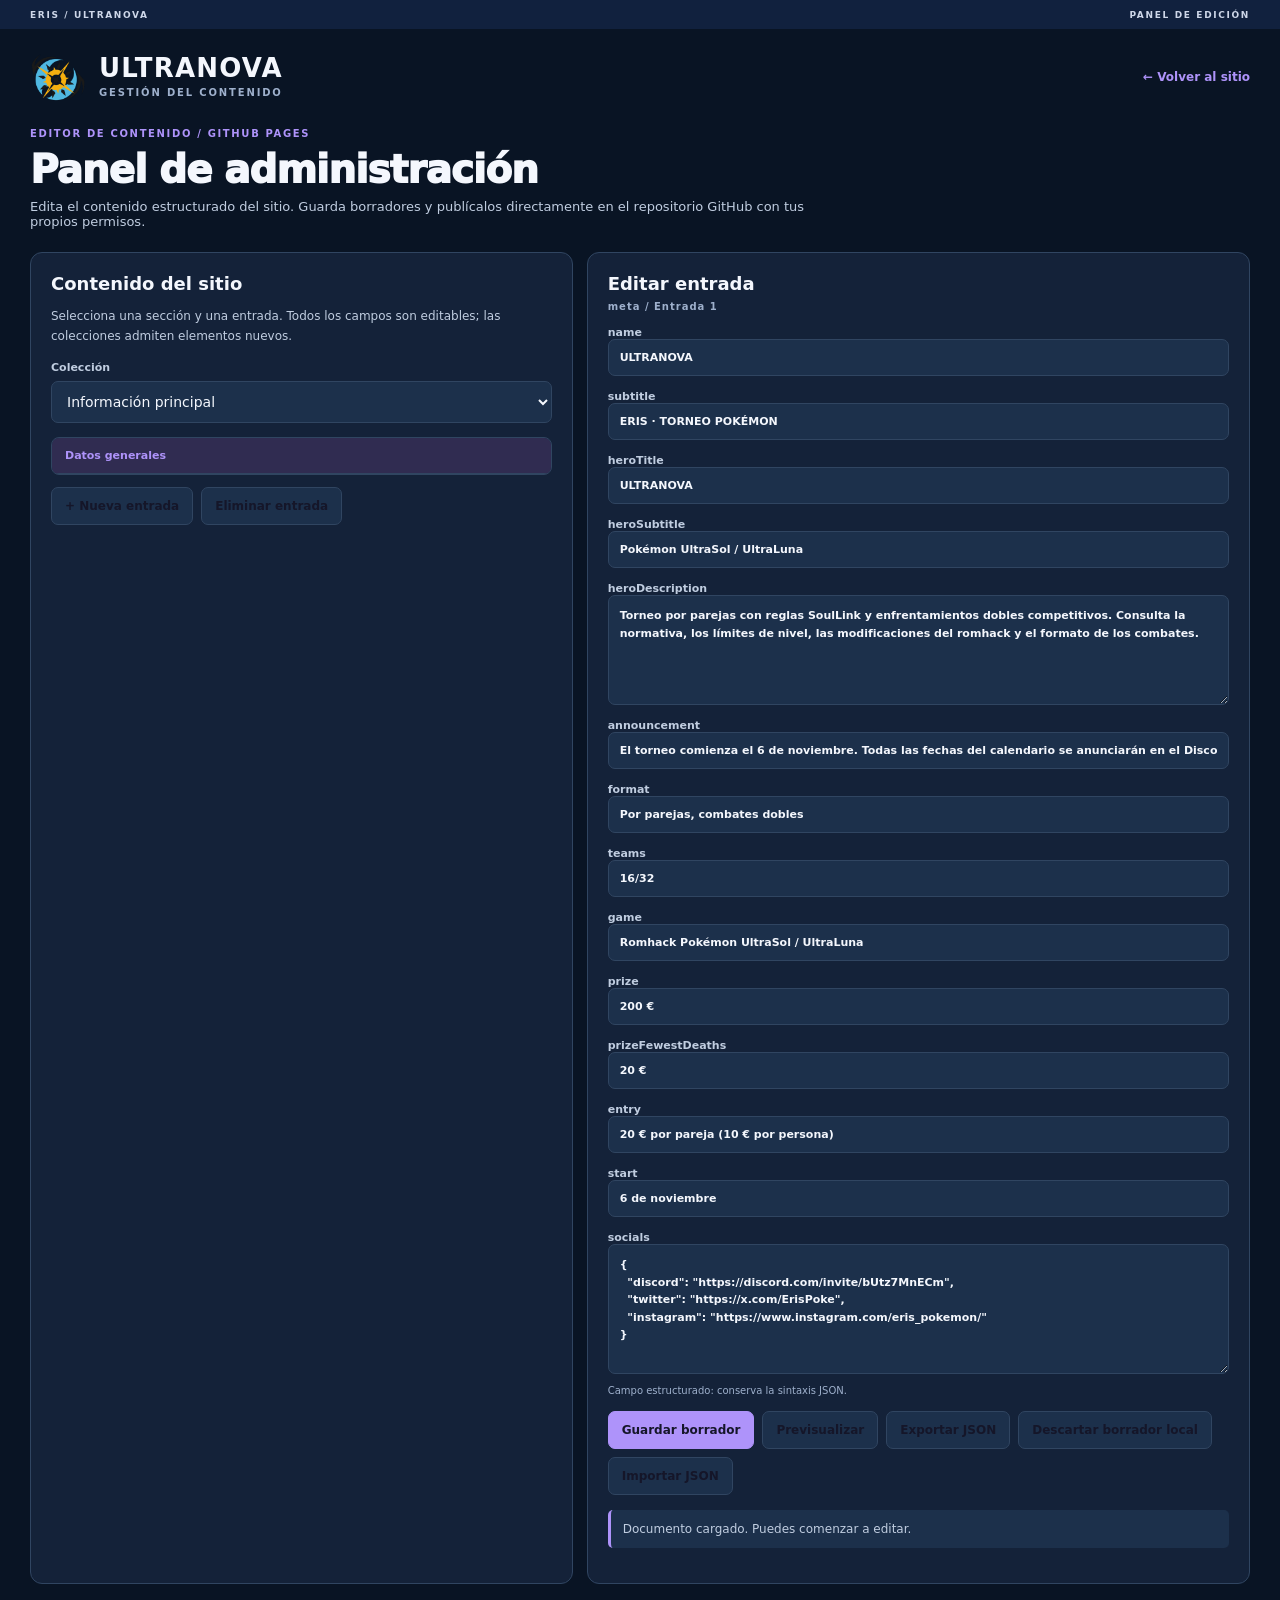
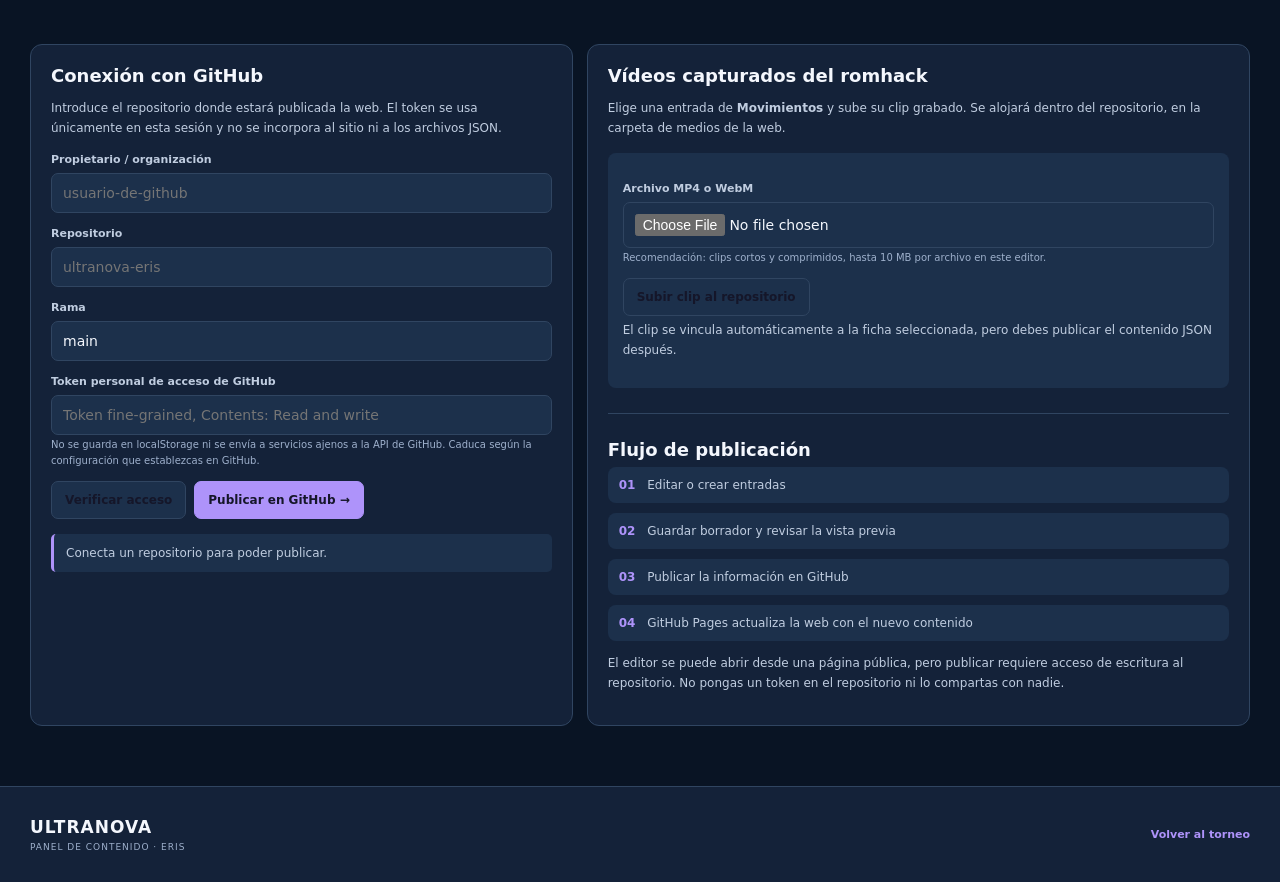
==== commit a56984ab: "[admin] añade acción para descartar borrador y carga script seguro" ====
--- a/admin.html
+++ b/admin.html
@@ -1,4 +1,4 @@
-<!doctype html><html lang="es"><head><meta charset="utf-8"><meta name="viewport" content="width=device-width,initial-scale=1"><meta name="robots" content="noindex,nofollow"><title>Editor · Ultranova Eris</title><link rel="icon" type="image/png" href="assets/logo-ultranova.png?v=1.1.4"><link rel="stylesheet" href="css/site.css?v=1.1.4"><script type="module" src="js/admin.js"></script></head>
+<!doctype html><html lang="es"><head><meta charset="utf-8"><meta name="viewport" content="width=device-width,initial-scale=1"><meta name="robots" content="noindex,nofollow"><title>Editor · Ultranova Eris</title><link rel="icon" type="image/png" href="assets/logo-ultranova.png?v=1.1.4"><link rel="stylesheet" href="css/site.css?v=1.1.4"><script type="module" src="js/admin.js?v=1.1.5"></script></head>
 <body data-theme="ultraluna"><div class="topline"><span>ERIS / ULTRANOVA</span><span>PANEL DE EDICIÓN</span></div><header class="shell admin-header"><div class="brand"><img src="assets/logo-ultranova.png" alt="" class="brand-logo" width="56" height="56" decoding="async"><span><strong>ULTRANOVA</strong><small>GESTIÓN DEL CONTENIDO</small></span></div><a href="index.html">← Volver al sitio</a></header>
 <main class="shell">
  <div class="page-title"><small>EDITOR DE CONTENIDO / GITHUB PAGES</small><h1>Panel de administración</h1><p>Edita el contenido estructurado del sitio. Guarda borradores y publícalos directamente en el repositorio GitHub con tus propios permisos.</p></div>
@@ -8,7 +8,7 @@
    <div class="admin-list" id="admin-items" aria-label="Entradas de la colección"></div>
    <div class="admin-actions" style="margin-top:12px"><button type="button" id="admin-add" class="secondary">+ Nueva entrada</button><button type="button" id="admin-delete" class="secondary admin-danger">Eliminar entrada</button></div>
   </section>
-  <section class="admin-card"><div class="u3-ed-head"><h2>Editar entrada</h2><div class="admin-subtitle" id="admin-current">SIN SELECCIÓN</div></div><div id="admin-fields"></div><div class="admin-actions"><button type="button" id="admin-save">Guardar borrador</button><button type="button" id="admin-preview" class="secondary">Previsualizar</button><button type="button" id="admin-export" class="secondary">Exportar JSON</button><button type="button" id="admin-import" class="secondary">Importar JSON</button><input id="admin-import-file" type="file" accept=".json,application/json" hidden></div><div class="admin-status" id="admin-draft-status" role="status">Cargando contenido...</div></section>
+  <section class="admin-card"><div class="u3-ed-head"><h2>Editar entrada</h2><div class="admin-subtitle" id="admin-current">SIN SELECCIÓN</div></div><div id="admin-fields"></div><div class="admin-actions"><button type="button" id="admin-save">Guardar borrador</button><button type="button" id="admin-preview" class="secondary">Previsualizar</button><button type="button" id="admin-export" class="secondary">Exportar JSON</button><button type="button" id="admin-reset-draft" class="secondary admin-danger">Descartar borrador local</button><button type="button" id="admin-import" class="secondary">Importar JSON</button><input id="admin-import-file" type="file" accept=".json,application/json" hidden></div><div class="admin-status" id="admin-draft-status" role="status">Cargando contenido...</div></section>
  </div>
  <div class="admin-grid" style="margin-top:0">
   <section class="admin-card"><h2>Conexión con GitHub</h2><p>Introduce el repositorio donde estará publicada la web. El token se usa únicamente en esta sesión y no se incorpora al sitio ni a los archivos JSON.</p>
